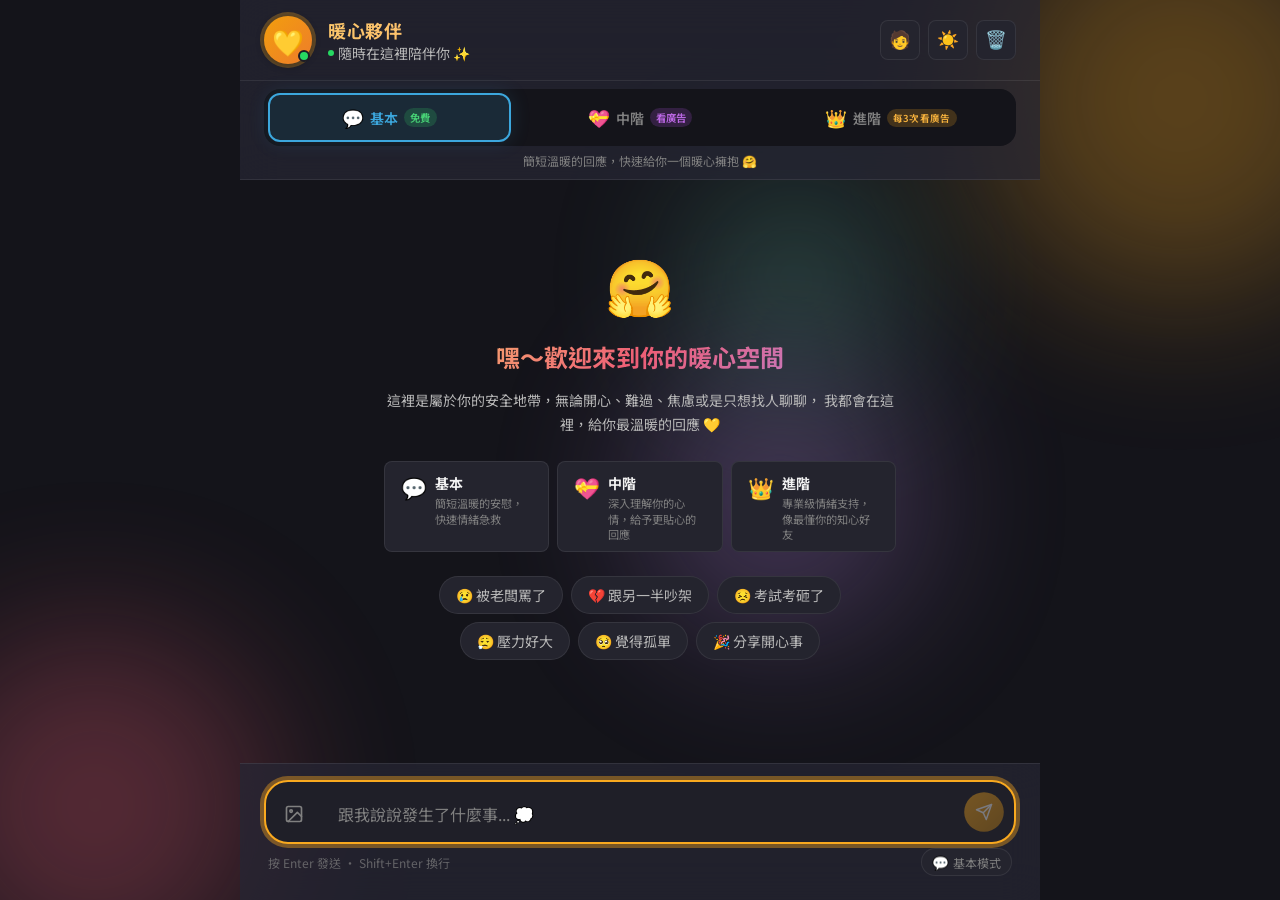
==== index.html @ d2a953b7 "暖心夥伴 v2.1 - 情緒價值工具（三層級情緒支持、圖片上傳、錯別字容錯）" ====
<!DOCTYPE html>
<html lang="zh-TW">
<head>
    <meta charset="UTF-8">
    <meta name="viewport" content="width=device-width, initial-scale=1.0">
    <meta name="description" content="暖心夥伴 - 你的專屬情緒價值提供者，三種層級帶給你最溫暖的回應">
    <title>暖心夥伴 💛 你的專屬情緒支持</title>
    <link rel="preconnect" href="https://fonts.googleapis.com">
    <link rel="preconnect" href="https://fonts.gstatic.com" crossorigin>
    <link href="https://fonts.googleapis.com/css2?family=Noto+Sans+TC:wght@300;400;500;600;700;900&family=Inter:wght@300;400;500;600;700&display=swap" rel="stylesheet">
    <link rel="stylesheet" href="style.css">
</head>
<body>
    <!-- Ambient Background -->
    <div class="ambient-bg">
        <div class="ambient-orb orb-1"></div>
        <div class="ambient-orb orb-2"></div>
        <div class="ambient-orb orb-3"></div>
        <div class="ambient-orb orb-4"></div>
    </div>

    <!-- Floating Hearts Container -->
    <div id="floating-hearts" class="floating-hearts"></div>

    <!-- Main App Container -->
    <div class="app-container">
        <!-- Header -->
        <header class="app-header">
            <div class="header-content">
                <div class="header-avatar">
                    <div class="avatar-glow"></div>
                    <div class="avatar-icon">💛</div>
                    <div class="status-dot"></div>
                </div>
                <div class="header-info">
                    <h1 class="header-title">暖心夥伴</h1>
                    <p class="header-subtitle">
                        <span class="online-indicator"></span>
                        隨時在這裡陪伴你 ✨
                    </p>
                </div>
                <div class="header-actions">
                    <button id="theme-toggle" class="icon-btn" title="切換主題" aria-label="切換主題">
                        <span class="theme-icon">🌙</span>
                    </button>
                    <button id="clear-chat" class="icon-btn" title="清除對話" aria-label="清除對話">
                        <span>🗑️</span>
                    </button>
                </div>
            </div>
        </header>

        <!-- Tier Selector -->
        <div class="tier-selector-bar">
            <div class="tier-selector">
                <button class="tier-btn active" data-tier="basic" id="tier-basic">
                    <span class="tier-icon">💬</span>
                    <span class="tier-label">基本</span>
                    <span class="tier-tag free">免費</span>
                </button>
                <button class="tier-btn" data-tier="intermediate" id="tier-intermediate">
                    <span class="tier-icon">💝</span>
                    <span class="tier-label">中階</span>
                    <span class="tier-tag ad">看廣告</span>
                </button>
                <button class="tier-btn" data-tier="advanced" id="tier-advanced">
                    <span class="tier-icon">👑</span>
                    <span class="tier-label">進階</span>
                    <span class="tier-tag ad-count">每3次看廣告</span>
                </button>
            </div>
            <div class="tier-description" id="tier-description">
                <p id="tier-desc-text">簡短溫暖的回應，快速給你一個暖心擁抱 🤗</p>
            </div>
        </div>

        <!-- Chat Area -->
        <main class="chat-area" id="chat-area">
            <!-- Welcome Message -->
            <div class="welcome-section" id="welcome-section">
                <div class="welcome-card">
                    <div class="welcome-emoji">🤗</div>
                    <h2 class="welcome-title">嘿～歡迎來到你的暖心空間</h2>
                    <p class="welcome-text">
                        這裡是屬於你的安全地帶，無論開心、難過、焦慮或是只想找人聊聊，
                        我都會在這裡，給你最溫暖的回應 💛
                    </p>
                    <div class="tier-explain">
                        <div class="tier-explain-item">
                            <span class="te-icon">💬</span>
                            <div>
                                <strong>基本</strong>
                                <p>簡短溫暖的安慰，快速情緒急救</p>
                            </div>
                        </div>
                        <div class="tier-explain-item">
                            <span class="te-icon">💝</span>
                            <div>
                                <strong>中階</strong>
                                <p>深入理解你的心情，給予更貼心的回應</p>
                            </div>
                        </div>
                        <div class="tier-explain-item">
                            <span class="te-icon">👑</span>
                            <div>
                                <strong>進階</strong>
                                <p>專業級情緒支持，像最懂你的知心好友</p>
                            </div>
                        </div>
                    </div>
                    <div class="quick-starters">
                        <button class="starter-chip" data-message="今天被老闆罵了，好委屈...">😢 被老闆罵了</button>
                        <button class="starter-chip" data-message="跟另一半吵架了，心情好差">💔 跟另一半吵架</button>
                        <button class="starter-chip" data-message="考試考砸了，覺得自己好笨">😣 考試考砸了</button>
                        <button class="starter-chip" data-message="最近壓力好大，快撐不住了">😮‍💨 壓力好大</button>
                        <button class="starter-chip" data-message="覺得好孤單，沒有人在意我">🥺 覺得孤單</button>
                        <button class="starter-chip" data-message="今天升職加薪了！超開心！">🎉 分享開心事</button>
                    </div>
                </div>
            </div>

            <!-- Messages will be inserted here -->
            <div id="messages-container" class="messages-container"></div>

            <!-- Typing Indicator -->
            <div class="typing-indicator" id="typing-indicator">
                <div class="typing-avatar">💛</div>
                <div class="typing-bubble">
                    <div class="typing-dots">
                        <span></span>
                        <span></span>
                        <span></span>
                    </div>
                </div>
            </div>
        </main>

        <!-- Input Area -->
        <footer class="input-area">
            <div class="input-container">
                <div class="input-wrapper">
                    <input type="file" id="image-input" accept="image/*" hidden>
                    <button id="image-btn" class="image-upload-btn" title="上傳圖片" aria-label="上傳圖片">
                        <svg width="20" height="20" viewBox="0 0 24 24" fill="none" stroke="currentColor" stroke-width="2" stroke-linecap="round" stroke-linejoin="round"><rect x="3" y="3" width="18" height="18" rx="2" ry="2"/><circle cx="8.5" cy="8.5" r="1.5"/><polyline points="21 15 16 10 5 21"/></svg>
                    </button>
                    <div class="image-preview-area" id="image-preview-area" style="display:none;">
                        <img id="image-preview" class="image-preview-img" src="" alt="預覽">
                        <button class="image-preview-remove" id="image-preview-remove" title="移除圖片">✕</button>
                    </div>
                    <textarea 
                        id="message-input" 
                        class="message-input" 
                        placeholder="跟我說說發生了什麼事... 💭"
                        rows="1"
                        maxlength="2000"
                        aria-label="輸入訊息"
                    ></textarea>
                    <button id="send-btn" class="send-btn" disabled aria-label="發送訊息">
                        <svg class="send-icon" viewBox="0 0 24 24" fill="none" xmlns="http://www.w3.org/2000/svg">
                            <path d="M22 2L11 13" stroke="currentColor" stroke-width="2" stroke-linecap="round" stroke-linejoin="round"/>
                            <path d="M22 2L15 22L11 13L2 9L22 2Z" stroke="currentColor" stroke-width="2" stroke-linecap="round" stroke-linejoin="round"/>
                        </svg>
                    </button>
                </div>
                <div class="input-footer">
                    <p class="input-hint">按 Enter 發送 · Shift+Enter 換行</p>
                    <div class="tier-badge" id="current-tier-badge">
                        <span class="tier-badge-icon">💬</span>
                        <span class="tier-badge-label">基本模式</span>
                    </div>
                </div>
            </div>
        </footer>
    </div>

    <!-- Ad Modal Overlay -->
    <div class="ad-overlay" id="ad-overlay">
        <div class="ad-modal">
            <div class="ad-header">
                <span class="ad-label">📢 贊助廣告</span>
                <div class="ad-timer" id="ad-timer">
                    <span id="ad-countdown">5</span>s 後可跳過
                </div>
            </div>
            <div class="ad-content" id="ad-content">
                <!-- Dynamic ad content inserted here -->
            </div>
            <div class="ad-footer">
                <button class="ad-skip-btn" id="ad-skip-btn" disabled>
                    請等待 <span id="ad-skip-countdown">5</span> 秒...
                </button>
            </div>
            <div class="ad-progress">
                <div class="ad-progress-bar" id="ad-progress-bar"></div>
            </div>
        </div>
    </div>

    <!-- Mood Feedback Popup -->
    <div class="mood-popup" id="mood-popup">
        <div class="mood-popup-content">
            <p>這個回覆有沒有讓你感覺好一點？</p>
            <div class="mood-options">
                <button class="mood-btn" data-mood="better" title="好多了">😊</button>
                <button class="mood-btn" data-mood="same" title="還好">😐</button>
                <button class="mood-btn" data-mood="worse" title="還是很難過">😢</button>
            </div>
        </div>
    </div>

    <script src="app.js"></script>
    <script src="responses.js"></script>
    <script src="main.js"></script>
</body>
</html>
---- style.css ----
/* ===== CSS Custom Properties / Design Tokens ===== */
:root {
    --primary-hue: 38;
    --primary: hsl(38, 95%, 55%);
    --primary-light: hsl(38, 95%, 70%);
    --primary-dark: hsl(38, 80%, 42%);
    --primary-glow: hsla(38, 95%, 55%, 0.4);

    --accent-rose: hsl(350, 80%, 65%);
    --accent-lavender: hsl(270, 60%, 70%);
    --accent-peach: hsl(20, 90%, 72%);
    --accent-mint: hsl(160, 50%, 60%);

    --tier-basic: hsl(200, 70%, 55%);
    --tier-intermediate: hsl(280, 70%, 60%);
    --tier-advanced: hsl(38, 95%, 55%);

    /* Dark Theme (Default) */
    --bg-primary: hsl(240, 15%, 9%);
    --bg-secondary: hsl(240, 12%, 13%);
    --bg-card: hsl(240, 12%, 16%);
    --bg-glass: hsla(240, 15%, 18%, 0.7);
    --bg-input: hsl(240, 12%, 14%);
    --bg-hover: hsl(240, 12%, 20%);

    --text-primary: hsl(0, 0%, 95%);
    --text-secondary: hsl(0, 0%, 72%);
    --text-muted: hsl(0, 0%, 50%);

    --border-subtle: hsla(0, 0%, 100%, 0.08);
    --border-medium: hsla(0, 0%, 100%, 0.15);

    --shadow-sm: 0 2px 8px hsla(0, 0%, 0%, 0.3);
    --shadow-md: 0 8px 32px hsla(0, 0%, 0%, 0.4);
    --shadow-lg: 0 16px 64px hsla(0, 0%, 0%, 0.5);
    --shadow-glow: 0 0 40px var(--primary-glow);

    --user-bubble-bg: linear-gradient(135deg, hsl(38, 90%, 50%), hsl(25, 85%, 55%));
    --user-bubble-text: hsl(0, 0%, 100%);

    --bot-bubble-bg: var(--bg-card);
    --bot-bubble-text: var(--text-primary);

    --space-xs: 4px;
    --space-sm: 8px;
    --space-md: 16px;
    --space-lg: 24px;
    --space-xl: 32px;
    --space-2xl: 48px;

    --radius-sm: 8px;
    --radius-md: 16px;
    --radius-lg: 24px;
    --radius-full: 9999px;

    --transition-fast: 150ms cubic-bezier(0.4, 0, 0.2, 1);
    --transition-normal: 300ms cubic-bezier(0.4, 0, 0.2, 1);
    --transition-slow: 500ms cubic-bezier(0.4, 0, 0.2, 1);

    --font-main: 'Noto Sans TC', 'Inter', -apple-system, BlinkMacSystemFont, sans-serif;
    --font-size-xs: 0.75rem;
    --font-size-sm: 0.875rem;
    --font-size-base: 1rem;
    --font-size-lg: 1.125rem;
    --font-size-xl: 1.5rem;
    --font-size-2xl: 2rem;
}

/* Light Theme */
[data-theme="light"] {
    --bg-primary: hsl(30, 30%, 97%);
    --bg-secondary: hsl(30, 25%, 93%);
    --bg-card: hsl(0, 0%, 100%);
    --bg-glass: hsla(30, 30%, 98%, 0.85);
    --bg-input: hsl(0, 0%, 100%);
    --bg-hover: hsl(30, 20%, 90%);

    --text-primary: hsl(240, 15%, 15%);
    --text-secondary: hsl(240, 8%, 40%);
    --text-muted: hsl(240, 5%, 60%);

    --border-subtle: hsla(0, 0%, 0%, 0.06);
    --border-medium: hsla(0, 0%, 0%, 0.12);

    --shadow-sm: 0 2px 8px hsla(30, 20%, 50%, 0.1);
    --shadow-md: 0 8px 32px hsla(30, 20%, 50%, 0.15);
    --shadow-lg: 0 16px 64px hsla(30, 20%, 50%, 0.2);

    --bot-bubble-bg: hsl(30, 25%, 95%);
}

/* ===== Reset & Base ===== */
*, *::before, *::after { margin: 0; padding: 0; box-sizing: border-box; }
html { font-size: 16px; -webkit-font-smoothing: antialiased; -moz-osx-font-smoothing: grayscale; }
body {
    font-family: var(--font-main);
    background-color: var(--bg-primary);
    color: var(--text-primary);
    min-height: 100vh;
    overflow: hidden;
    transition: background-color var(--transition-normal), color var(--transition-normal);
}

/* ===== Ambient Background ===== */
.ambient-bg { position: fixed; inset: 0; z-index: 0; pointer-events: none; overflow: hidden; }
.ambient-orb { position: absolute; border-radius: 50%; filter: blur(80px); opacity: 0.3; animation: orbFloat 20s ease-in-out infinite; }
.orb-1 { width: 400px; height: 400px; background: var(--primary); top: -100px; right: -100px; }
.orb-2 { width: 350px; height: 350px; background: var(--accent-rose); bottom: -80px; left: -80px; animation-delay: -5s; animation-duration: 25s; }
.orb-3 { width: 280px; height: 280px; background: var(--accent-lavender); top: 40%; left: 50%; animation-delay: -10s; animation-duration: 22s; }
.orb-4 { width: 200px; height: 200px; background: var(--accent-mint); top: 20%; right: 30%; animation-delay: -15s; animation-duration: 28s; }
[data-theme="light"] .ambient-orb { opacity: 0.15; filter: blur(100px); }
@keyframes orbFloat {
    0%, 100% { transform: translate(0, 0) scale(1); }
    25% { transform: translate(30px, -40px) scale(1.1); }
    50% { transform: translate(-20px, 20px) scale(0.95); }
    75% { transform: translate(40px, 10px) scale(1.05); }
}

/* ===== Floating Hearts ===== */
.floating-hearts { position: fixed; inset: 0; pointer-events: none; z-index: 1; overflow: hidden; }
.floating-heart { position: absolute; font-size: 1.2rem; opacity: 0; animation: heartFloat 6s ease-in-out forwards; pointer-events: none; }
@keyframes heartFloat {
    0% { opacity: 0; transform: translateY(0) scale(0) rotate(0deg); }
    10% { opacity: 0.8; transform: translateY(-20px) scale(1) rotate(10deg); }
    90% { opacity: 0.3; transform: translateY(-200px) scale(0.8) rotate(-15deg); }
    100% { opacity: 0; transform: translateY(-250px) scale(0.5) rotate(20deg); }
}

/* ===== App Container ===== */
.app-container { position: relative; z-index: 2; display: flex; flex-direction: column; height: 100vh; max-width: 800px; margin: 0 auto; }

/* ===== Header ===== */
.app-header { position: relative; z-index: 10; padding: var(--space-md) var(--space-lg); background: var(--bg-glass); backdrop-filter: blur(20px); -webkit-backdrop-filter: blur(20px); border-bottom: 1px solid var(--border-subtle); }
.header-content { display: flex; align-items: center; gap: var(--space-md); }
.header-avatar { position: relative; flex-shrink: 0; }
.avatar-glow { position: absolute; inset: -4px; border-radius: 50%; background: var(--primary); opacity: 0.3; animation: avatarPulse 3s ease-in-out infinite; }
@keyframes avatarPulse { 0%, 100% { opacity: 0.3; transform: scale(1); } 50% { opacity: 0.5; transform: scale(1.15); } }
.avatar-icon { position: relative; width: 48px; height: 48px; display: flex; align-items: center; justify-content: center; font-size: 1.6rem; background: linear-gradient(135deg, hsl(38, 90%, 50%), hsl(25, 85%, 55%)); border-radius: 50%; box-shadow: var(--shadow-sm); }
.status-dot { position: absolute; bottom: 2px; right: 2px; width: 12px; height: 12px; background: hsl(140, 70%, 50%); border-radius: 50%; border: 2px solid var(--bg-secondary); animation: statusPulse 2s ease-in-out infinite; }
@keyframes statusPulse { 0%, 100% { box-shadow: 0 0 0 0 hsla(140, 70%, 50%, 0.4); } 50% { box-shadow: 0 0 0 4px hsla(140, 70%, 50%, 0); } }
.header-info { flex: 1; min-width: 0; }
.header-title { font-size: var(--font-size-lg); font-weight: 700; background: linear-gradient(135deg, var(--primary-light), var(--accent-peach)); -webkit-background-clip: text; background-clip: text; -webkit-text-fill-color: transparent; letter-spacing: 0.5px; }
.header-subtitle { font-size: var(--font-size-sm); color: var(--text-secondary); display: flex; align-items: center; gap: var(--space-xs); }
.online-indicator { display: inline-block; width: 6px; height: 6px; border-radius: 50%; background: hsl(140, 70%, 50%); }
.header-actions { display: flex; gap: var(--space-sm); }
.icon-btn { width: 40px; height: 40px; display: flex; align-items: center; justify-content: center; background: var(--bg-card); border: 1px solid var(--border-subtle); border-radius: var(--radius-sm); cursor: pointer; font-size: 1.1rem; transition: all var(--transition-fast); color: var(--text-primary); }
.icon-btn:hover { background: var(--bg-hover); border-color: var(--border-medium); transform: scale(1.05); }
.icon-btn:active { transform: scale(0.95); }

/* ===== Tier Selector Bar ===== */
.tier-selector-bar {
    position: relative;
    z-index: 10;
    padding: var(--space-sm) var(--space-lg);
    background: var(--bg-glass);
    backdrop-filter: blur(20px);
    -webkit-backdrop-filter: blur(20px);
    border-bottom: 1px solid var(--border-subtle);
}

.tier-selector {
    display: flex;
    gap: var(--space-sm);
    background: var(--bg-primary);
    border-radius: var(--radius-md);
    padding: 4px;
}

.tier-btn {
    flex: 1;
    display: flex;
    align-items: center;
    justify-content: center;
    gap: 6px;
    padding: 10px 8px;
    background: transparent;
    border: 2px solid transparent;
    border-radius: 12px;
    cursor: pointer;
    font-family: var(--font-main);
    font-size: var(--font-size-sm);
    font-weight: 500;
    color: var(--text-muted);
    transition: all var(--transition-normal);
    position: relative;
}

.tier-btn:hover {
    color: var(--text-secondary);
    background: var(--bg-hover);
}

.tier-btn.active[data-tier="basic"] {
    background: hsla(200, 70%, 55%, 0.15);
    border-color: var(--tier-basic);
    color: var(--tier-basic);
    box-shadow: 0 0 20px hsla(200, 70%, 55%, 0.15);
}
.tier-btn.active[data-tier="intermediate"] {
    background: hsla(280, 70%, 60%, 0.15);
    border-color: var(--tier-intermediate);
    color: var(--tier-intermediate);
    box-shadow: 0 0 20px hsla(280, 70%, 60%, 0.15);
}
.tier-btn.active[data-tier="advanced"] {
    background: hsla(38, 95%, 55%, 0.15);
    border-color: var(--tier-advanced);
    color: var(--tier-advanced);
    box-shadow: 0 0 20px hsla(38, 95%, 55%, 0.15);
}

.tier-icon { font-size: 1.1rem; }
.tier-label { font-weight: 600; }

.tier-tag {
    font-size: 0.65rem;
    padding: 2px 6px;
    border-radius: var(--radius-full);
    font-weight: 600;
    letter-spacing: 0.3px;
}
.tier-tag.free { background: hsla(140, 60%, 50%, 0.2); color: hsl(140, 60%, 55%); }
.tier-tag.ad { background: hsla(280, 70%, 60%, 0.2); color: hsl(280, 70%, 65%); }
.tier-tag.ad-count { background: hsla(38, 95%, 55%, 0.2); color: hsl(38, 90%, 60%); font-size: 0.6rem; }

.tier-description {
    text-align: center;
    padding: 6px 0 2px;
}
.tier-description p {
    font-size: var(--font-size-xs);
    color: var(--text-muted);
    transition: all var(--transition-fast);
}

/* ===== Chat Area ===== */
.chat-area { flex: 1; overflow-y: auto; overflow-x: hidden; padding: var(--space-lg); scroll-behavior: smooth; }
.chat-area::-webkit-scrollbar { width: 6px; }
.chat-area::-webkit-scrollbar-track { background: transparent; }
.chat-area::-webkit-scrollbar-thumb { background: var(--border-medium); border-radius: var(--radius-full); }

/* ===== Welcome Section ===== */
.welcome-section { display: flex; align-items: center; justify-content: center; min-height: calc(100% - 40px); animation: fadeInUp 0.8s ease-out; }
.welcome-card { text-align: center; max-width: 560px; padding: var(--space-xl) var(--space-lg); }
.welcome-emoji { font-size: 3.5rem; margin-bottom: var(--space-md); animation: welcomeBounce 2s ease-in-out infinite; }
@keyframes welcomeBounce { 0%, 100% { transform: translateY(0); } 50% { transform: translateY(-12px); } }
.welcome-title { font-size: var(--font-size-xl); font-weight: 700; margin-bottom: var(--space-md); background: linear-gradient(135deg, var(--primary-light), var(--accent-rose), var(--accent-lavender)); -webkit-background-clip: text; background-clip: text; -webkit-text-fill-color: transparent; line-height: 1.4; }
.welcome-text { font-size: var(--font-size-sm); color: var(--text-secondary); line-height: 1.7; margin-bottom: var(--space-lg); }

/* Tier Explanation Cards */
.tier-explain {
    display: flex;
    gap: var(--space-sm);
    margin-bottom: var(--space-lg);
    text-align: left;
}
.tier-explain-item {
    flex: 1;
    display: flex;
    gap: var(--space-sm);
    padding: var(--space-sm) var(--space-md);
    background: var(--bg-card);
    border: 1px solid var(--border-subtle);
    border-radius: var(--radius-sm);
}
.te-icon { font-size: 1.3rem; flex-shrink: 0; margin-top: 2px; }
.tier-explain-item strong { font-size: var(--font-size-sm); color: var(--text-primary); }
.tier-explain-item p { font-size: 0.7rem; color: var(--text-muted); line-height: 1.4; margin-top: 2px; }

.quick-starters { display: flex; flex-wrap: wrap; justify-content: center; gap: var(--space-sm); }
.starter-chip {
    padding: var(--space-sm) var(--space-md);
    background: var(--bg-card);
    border: 1px solid var(--border-subtle);
    border-radius: var(--radius-full);
    color: var(--text-secondary);
    font-family: var(--font-main);
    font-size: var(--font-size-sm);
    cursor: pointer;
    transition: all var(--transition-fast);
    white-space: nowrap;
}
.starter-chip:hover { background: var(--bg-hover); border-color: var(--primary); color: var(--text-primary); transform: translateY(-2px); box-shadow: var(--shadow-sm); }

/* ===== Messages ===== */
.messages-container { display: flex; flex-direction: column; gap: var(--space-md); }
.message { display: flex; gap: var(--space-sm); max-width: 88%; animation: messageSlideIn 0.4s cubic-bezier(0.34, 1.56, 0.64, 1); }
.message.user { align-self: flex-end; flex-direction: row-reverse; }
.message.bot { align-self: flex-start; }
@keyframes messageSlideIn { from { opacity: 0; transform: translateY(20px) scale(0.95); } to { opacity: 1; transform: translateY(0) scale(1); } }

.message-avatar { flex-shrink: 0; width: 36px; height: 36px; border-radius: 50%; display: flex; align-items: center; justify-content: center; font-size: 1rem; margin-top: 4px; }
.message.bot .message-avatar { background: linear-gradient(135deg, hsl(38, 90%, 50%), hsl(25, 85%, 55%)); box-shadow: 0 2px 8px hsla(38, 90%, 50%, 0.3); }
.message.user .message-avatar { background: linear-gradient(135deg, var(--accent-lavender), hsl(290, 60%, 60%)); box-shadow: 0 2px 8px hsla(270, 60%, 70%, 0.3); }

.message-bubble { padding: var(--space-md) var(--space-lg); border-radius: var(--radius-lg); line-height: 1.7; font-size: var(--font-size-base); position: relative; word-wrap: break-word; overflow-wrap: break-word; white-space: pre-wrap; }
.message.user .message-bubble { background: var(--user-bubble-bg); color: var(--user-bubble-text); border-bottom-right-radius: var(--space-xs); box-shadow: 0 4px 16px hsla(38, 90%, 50%, 0.25); }
.message.bot .message-bubble { background: var(--bot-bubble-bg); color: var(--bot-bubble-text); border-bottom-left-radius: var(--space-xs); border: 1px solid var(--border-subtle); box-shadow: var(--shadow-sm); }

/* Tier-styled bot messages */
.message.bot.tier-basic .message-bubble { border-left: 3px solid var(--tier-basic); }
.message.bot.tier-intermediate .message-bubble { border-left: 3px solid var(--tier-intermediate); }
.message.bot.tier-advanced .message-bubble { border-left: 3px solid var(--tier-advanced); background: linear-gradient(135deg, var(--bg-card), hsla(38, 50%, 20%, 0.3)); }

.message-tier-tag {
    display: inline-block;
    font-size: 0.65rem;
    padding: 2px 8px;
    border-radius: var(--radius-full);
    font-weight: 600;
    margin-bottom: 6px;
    letter-spacing: 0.3px;
}
.message-tier-tag.basic { background: hsla(200, 70%, 55%, 0.2); color: var(--tier-basic); }
.message-tier-tag.intermediate { background: hsla(280, 70%, 60%, 0.2); color: var(--tier-intermediate); }
.message-tier-tag.advanced { background: hsla(38, 95%, 55%, 0.2); color: var(--tier-advanced); }

.message-time { font-size: var(--font-size-xs); color: var(--text-muted); margin-top: var(--space-xs); text-align: right; }
.message.bot .message-time { text-align: left; }

/* ===== Typing Indicator ===== */
.typing-indicator { display: none; align-items: center; gap: var(--space-sm); padding: var(--space-sm) 0; animation: fadeInUp 0.3s ease-out; }
.typing-indicator.visible { display: flex; }
.typing-avatar { width: 36px; height: 36px; border-radius: 50%; background: linear-gradient(135deg, hsl(38, 90%, 50%), hsl(25, 85%, 55%)); display: flex; align-items: center; justify-content: center; font-size: 1rem; flex-shrink: 0; }
.typing-bubble { background: var(--bg-card); border: 1px solid var(--border-subtle); border-radius: var(--radius-lg); border-bottom-left-radius: var(--space-xs); padding: var(--space-md) var(--space-lg); }
.typing-dots { display: flex; gap: 4px; align-items: center; }
.typing-dots span { width: 8px; height: 8px; border-radius: 50%; background: var(--text-muted); animation: typingDot 1.4s ease-in-out infinite; }
.typing-dots span:nth-child(2) { animation-delay: 0.2s; }
.typing-dots span:nth-child(3) { animation-delay: 0.4s; }
@keyframes typingDot {
    0%, 60%, 100% { transform: translateY(0); opacity: 0.4; }
    30% { transform: translateY(-8px); opacity: 1; background: var(--primary); }
}

/* ===== Input Area ===== */
.input-area { position: relative; z-index: 10; padding: var(--space-md) var(--space-lg) var(--space-lg); background: var(--bg-glass); backdrop-filter: blur(20px); -webkit-backdrop-filter: blur(20px); border-top: 1px solid var(--border-subtle); }
.input-wrapper { display: flex; align-items: flex-end; gap: var(--space-sm); background: var(--bg-input); border: 2px solid var(--border-subtle); border-radius: var(--radius-lg); padding: var(--space-sm); transition: all var(--transition-fast); }
.input-wrapper:focus-within { border-color: var(--primary); box-shadow: 0 0 0 4px var(--primary-glow); }
.message-input { flex: 1; background: none; border: none; outline: none; color: var(--text-primary); font-family: var(--font-main); font-size: var(--font-size-base); padding: var(--space-sm) var(--space-md); resize: none; max-height: 120px; line-height: 1.5; }
.message-input::placeholder { color: var(--text-muted); }
.send-btn { width: 44px; height: 44px; display: flex; align-items: center; justify-content: center; background: linear-gradient(135deg, var(--primary), var(--primary-dark)); border: none; border-radius: 50%; cursor: pointer; transition: all var(--transition-fast); flex-shrink: 0; color: white; }
.send-btn:disabled { opacity: 0.4; cursor: not-allowed; transform: scale(0.9); }
.send-btn:not(:disabled):hover { transform: scale(1.1); box-shadow: 0 4px 16px var(--primary-glow); }
.send-btn:not(:disabled):active { transform: scale(0.95); }
.send-icon { width: 20px; height: 20px; }

.input-footer { display: flex; justify-content: space-between; align-items: center; margin-top: var(--space-xs); padding: 0 var(--space-xs); }
.input-hint { font-size: var(--font-size-xs); color: var(--text-muted); opacity: 0.7; }

.tier-badge {
    display: flex;
    align-items: center;
    gap: 4px;
    font-size: var(--font-size-xs);
    padding: 3px 10px;
    border-radius: var(--radius-full);
    background: var(--bg-card);
    border: 1px solid var(--border-subtle);
    color: var(--text-muted);
}
.tier-badge-icon { font-size: 0.85rem; }

/* ===== Ad Modal ===== */
.ad-overlay {
    position: fixed;
    inset: 0;
    z-index: 1000;
    background: hsla(0, 0%, 0%, 0.8);
    backdrop-filter: blur(8px);
    display: flex;
    align-items: center;
    justify-content: center;
    opacity: 0;
    pointer-events: none;
    transition: opacity var(--transition-normal);
}
.ad-overlay.visible {
    opacity: 1;
    pointer-events: auto;
}

.ad-modal {
    width: 90%;
    max-width: 480px;
    background: var(--bg-secondary);
    border-radius: var(--radius-lg);
    border: 1px solid var(--border-medium);
    overflow: hidden;
    box-shadow: var(--shadow-lg);
    transform: scale(0.9) translateY(20px);
    transition: transform var(--transition-normal);
}
.ad-overlay.visible .ad-modal {
    transform: scale(1) translateY(0);
}

.ad-header {
    display: flex;
    justify-content: space-between;
    align-items: center;
    padding: var(--space-md) var(--space-lg);
    background: var(--bg-card);
    border-bottom: 1px solid var(--border-subtle);
}
.ad-label {
    font-size: var(--font-size-sm);
    font-weight: 600;
    color: var(--text-secondary);
}
.ad-timer {
    font-size: var(--font-size-sm);
    color: var(--primary);
    font-weight: 600;
}

.ad-content {
    padding: var(--space-xl) var(--space-lg);
    min-height: 220px;
    display: flex;
    flex-direction: column;
    align-items: center;
    justify-content: center;
    text-align: center;
    gap: var(--space-md);
}

.ad-content .ad-emoji {
    font-size: 4rem;
    animation: adBounce 1.5s ease-in-out infinite;
}
@keyframes adBounce {
    0%, 100% { transform: scale(1); }
    50% { transform: scale(1.1); }
}
.ad-content .ad-title {
    font-size: var(--font-size-lg);
    font-weight: 700;
    background: linear-gradient(135deg, var(--primary-light), var(--accent-rose));
    -webkit-background-clip: text;
    background-clip: text;
    -webkit-text-fill-color: transparent;
}
.ad-content .ad-text {
    font-size: var(--font-size-sm);
    color: var(--text-secondary);
    line-height: 1.6;
}
.ad-content .ad-cta {
    display: inline-block;
    padding: var(--space-sm) var(--space-lg);
    background: linear-gradient(135deg, var(--primary), var(--accent-peach));
    color: white;
    font-weight: 600;
    border-radius: var(--radius-full);
    font-size: var(--font-size-sm);
    text-decoration: none;
    cursor: default;
    box-shadow: 0 4px 16px var(--primary-glow);
}

.ad-footer {
    padding: var(--space-md) var(--space-lg);
    display: flex;
    justify-content: center;
}
.ad-skip-btn {
    padding: var(--space-sm) var(--space-xl);
    background: var(--bg-card);
    border: 1px solid var(--border-subtle);
    border-radius: var(--radius-full);
    color: var(--text-muted);
    font-family: var(--font-main);
    font-size: var(--font-size-sm);
    cursor: not-allowed;
    transition: all var(--transition-fast);
}
.ad-skip-btn.ready {
    cursor: pointer;
    background: linear-gradient(135deg, var(--primary), var(--primary-dark));
    color: white;
    border-color: var(--primary);
    box-shadow: 0 4px 16px var(--primary-glow);
}
.ad-skip-btn.ready:hover {
    transform: scale(1.05);
}

.ad-progress {
    height: 4px;
    background: var(--bg-card);
}
.ad-progress-bar {
    height: 100%;
    width: 0%;
    background: linear-gradient(90deg, var(--primary), var(--accent-peach));
    transition: width 1s linear;
}

/* ===== Mood Popup ===== */
.mood-popup { position: fixed; bottom: 100px; left: 50%; transform: translateX(-50%) translateY(20px); z-index: 100; opacity: 0; pointer-events: none; transition: all var(--transition-normal); }
.mood-popup.visible { opacity: 1; transform: translateX(-50%) translateY(0); pointer-events: auto; }
.mood-popup-content { background: var(--bg-card); border: 1px solid var(--border-subtle); border-radius: var(--radius-md); padding: var(--space-md) var(--space-lg); box-shadow: var(--shadow-lg); backdrop-filter: blur(20px); text-align: center; }
.mood-popup-content p { font-size: var(--font-size-sm); color: var(--text-secondary); margin-bottom: var(--space-sm); }
.mood-options { display: flex; gap: var(--space-md); justify-content: center; }
.mood-btn { width: 44px; height: 44px; display: flex; align-items: center; justify-content: center; background: var(--bg-hover); border: 1px solid var(--border-subtle); border-radius: 50%; font-size: 1.3rem; cursor: pointer; transition: all var(--transition-fast); }
.mood-btn:hover { transform: scale(1.2); border-color: var(--primary); box-shadow: var(--shadow-sm); }

/* ===== Utility Animations ===== */
@keyframes fadeInUp { from { opacity: 0; transform: translateY(16px); } to { opacity: 1; transform: translateY(0); } }
.celebration-emoji { position: fixed; font-size: 2rem; pointer-events: none; z-index: 1000; animation: celebrationBurst 1.5s ease-out forwards; }
@keyframes celebrationBurst {
    0% { opacity: 1; transform: translate(0, 0) scale(0.5) rotate(0deg); }
    50% { opacity: 0.8; transform: translate(var(--tx), var(--ty)) scale(1.2) rotate(180deg); }
    100% { opacity: 0; transform: translate(calc(var(--tx) * 1.5), calc(var(--ty) * 2)) scale(0.3) rotate(360deg); }
}

/* ===== Responsive ===== */
@media (max-width: 640px) {
    .app-header { padding: var(--space-sm) var(--space-md); }
    .tier-selector-bar { padding: var(--space-sm) var(--space-md); }
    .chat-area { padding: var(--space-md); }
    .input-area { padding: var(--space-sm) var(--space-md) var(--space-md); }
    .message { max-width: 92%; }
    .welcome-title { font-size: var(--font-size-lg); }
    .welcome-emoji { font-size: 2.5rem; }
    .quick-starters { gap: 6px; }
    .starter-chip { font-size: var(--font-size-xs); padding: 6px 12px; }
    .header-title { font-size: var(--font-size-base); }
    .avatar-icon { width: 40px; height: 40px; font-size: 1.3rem; }
    .tier-explain { flex-direction: column; }
    .tier-label { font-size: var(--font-size-xs); }
    .tier-tag { font-size: 0.55rem; }
}

/* ===== Smooth transitions for all themed elements ===== */
body, .app-header, .input-area, .message-bubble,
.icon-btn, .starter-chip, .mood-popup-content,
.typing-bubble, .input-wrapper, .welcome-card,
.tier-selector-bar, .tier-btn, .ad-modal {
    transition: background-color var(--transition-normal), color var(--transition-normal), border-color var(--transition-normal), box-shadow var(--transition-normal);
}

/* ===== Profile Editor ===== */
.profile-editor-overlay {
    position: fixed; inset: 0; z-index: 2000;
    background: hsla(0,0%,0%,0.7); backdrop-filter: blur(8px);
    display: flex; align-items: center; justify-content: center;
    opacity: 0; transition: opacity var(--transition-normal);
}
.profile-editor-overlay.visible { opacity: 1; }
.profile-editor {
    width: 90%; max-width: 420px; background: var(--bg-secondary);
    border-radius: var(--radius-lg); padding: var(--space-xl);
    border: 1px solid var(--border-medium); box-shadow: var(--shadow-lg);
    transform: scale(0.9); transition: transform var(--transition-normal);
}
.profile-editor-overlay.visible .profile-editor { transform: scale(1); }
.profile-editor h3 { text-align: center; font-size: var(--font-size-lg); margin-bottom: var(--space-lg);
    background: linear-gradient(135deg, var(--primary-light), var(--accent-peach));
    -webkit-background-clip: text; background-clip: text; -webkit-text-fill-color: transparent;
}
.pe-section { margin-bottom: var(--space-lg); }
.pe-section label { display: block; font-size: var(--font-size-sm); color: var(--text-secondary); margin-bottom: var(--space-sm); font-weight: 600; }
.pe-input {
    width: 100%; padding: var(--space-sm) var(--space-md);
    background: var(--bg-input); border: 2px solid var(--border-subtle);
    border-radius: var(--radius-sm); color: var(--text-primary);
    font-family: var(--font-main); font-size: var(--font-size-base);
    outline: none; transition: border-color var(--transition-fast);
}
.pe-input:focus { border-color: var(--primary); }
.pe-avatars { display: flex; flex-wrap: wrap; gap: 8px; }
.pe-av-btn {
    width: 44px; height: 44px; display: flex; align-items: center; justify-content: center;
    font-size: 1.4rem; background: var(--bg-card); border: 2px solid var(--border-subtle);
    border-radius: 50%; cursor: pointer; transition: all var(--transition-fast);
}
.pe-av-btn:hover { transform: scale(1.15); border-color: var(--primary); }
.pe-av-btn.active { border-color: var(--primary); background: hsla(38,95%,55%,0.15); box-shadow: 0 0 12px var(--primary-glow); }
.pe-actions { display: flex; gap: var(--space-sm); justify-content: flex-end; }
.pe-cancel, .pe-save {
    padding: var(--space-sm) var(--space-lg); border-radius: var(--radius-full);
    font-family: var(--font-main); font-size: var(--font-size-sm); cursor: pointer;
    border: 1px solid var(--border-subtle); transition: all var(--transition-fast);
}
.pe-cancel { background: var(--bg-card); color: var(--text-secondary); }
.pe-cancel:hover { background: var(--bg-hover); }
.pe-save { background: linear-gradient(135deg, var(--primary), var(--primary-dark)); color: white; border: none; font-weight: 600; }
.pe-save:hover { transform: scale(1.05); box-shadow: 0 4px 16px var(--primary-glow); }

/* ===== Image Upload ===== */
.image-upload-btn {
    width: 40px; height: 40px; flex-shrink: 0;
    display: flex; align-items: center; justify-content: center;
    background: none; border: none; cursor: pointer;
    color: var(--text-muted); border-radius: 50%;
    transition: all var(--transition-fast);
}
.image-upload-btn:hover { color: var(--primary); background: var(--bg-hover); }
.image-preview-area {
    position: relative; flex-shrink: 0;
    width: 60px; height: 60px; border-radius: var(--radius-sm);
    overflow: hidden; border: 2px solid var(--border-medium);
}
.image-preview-img { width: 100%; height: 100%; object-fit: cover; }
.image-preview-remove {
    position: absolute; top: 2px; right: 2px;
    width: 20px; height: 20px; border-radius: 50%;
    background: hsla(0,0%,0%,0.7); border: none;
    color: white; font-size: 10px; cursor: pointer;
    display: flex; align-items: center; justify-content: center;
}
.message-image { max-width: 100%; max-height: 300px; border-radius: var(--radius-sm); margin-bottom: var(--space-sm); display: block; cursor: pointer; }
.message-image:hover { opacity: 0.9; }

/* Image lightbox */
.image-lightbox {
    position: fixed; inset: 0; z-index: 3000;
    background: hsla(0,0%,0%,0.9); display: flex;
    align-items: center; justify-content: center;
    cursor: pointer; animation: fadeInUp 0.3s ease-out;
}
.image-lightbox img { max-width: 90%; max-height: 90%; object-fit: contain; border-radius: var(--radius-sm); }
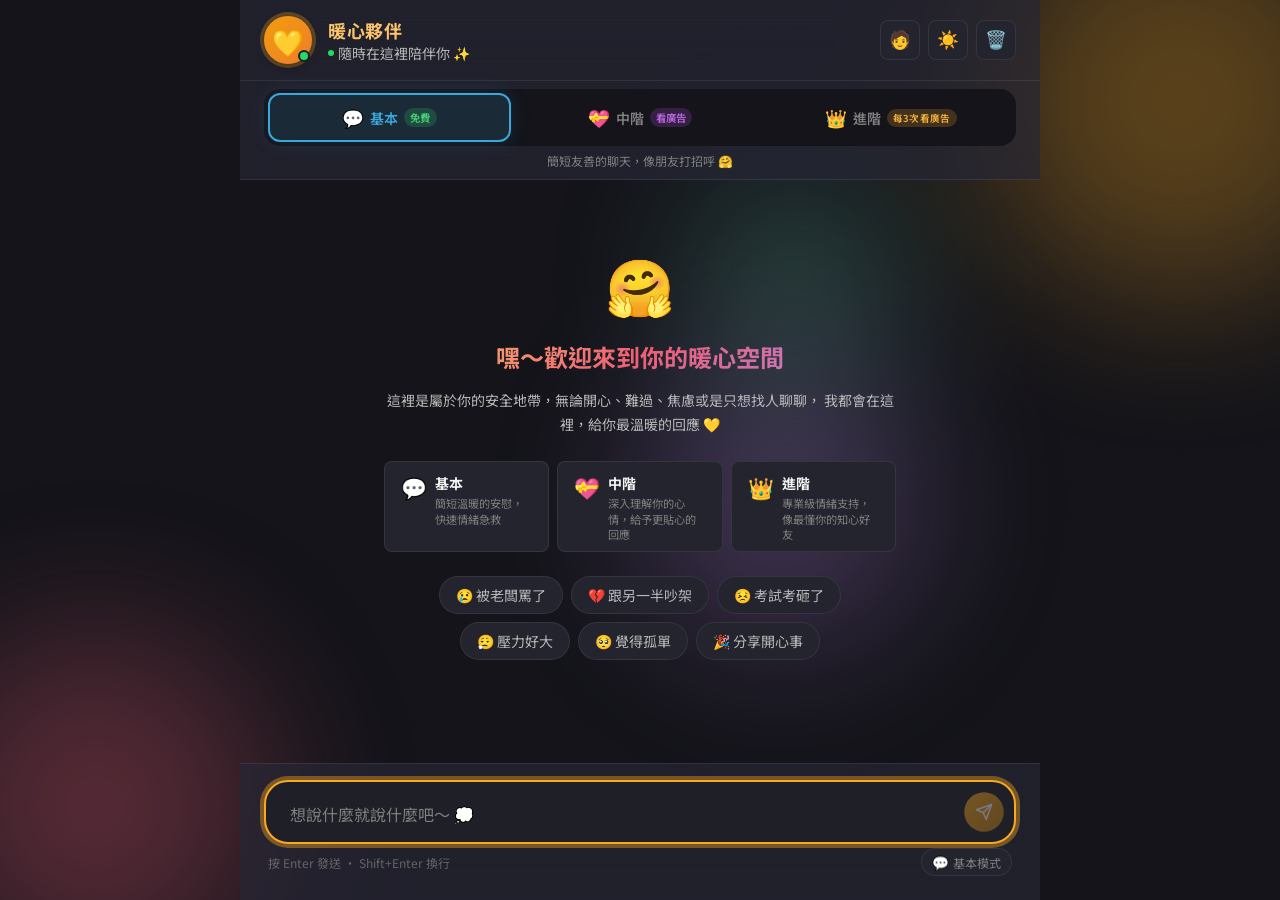
==== commit a41a7602: "v2.2: 對話式回覆、移除聊天圖片上傳、縮短文字、擬人化對話" ====
--- a/index.html
+++ b/index.html
@@ -139,18 +139,10 @@
         <footer class="input-area">
             <div class="input-container">
                 <div class="input-wrapper">
-                    <input type="file" id="image-input" accept="image/*" hidden>
-                    <button id="image-btn" class="image-upload-btn" title="上傳圖片" aria-label="上傳圖片">
-                        <svg width="20" height="20" viewBox="0 0 24 24" fill="none" stroke="currentColor" stroke-width="2" stroke-linecap="round" stroke-linejoin="round"><rect x="3" y="3" width="18" height="18" rx="2" ry="2"/><circle cx="8.5" cy="8.5" r="1.5"/><polyline points="21 15 16 10 5 21"/></svg>
-                    </button>
-                    <div class="image-preview-area" id="image-preview-area" style="display:none;">
-                        <img id="image-preview" class="image-preview-img" src="" alt="預覽">
-                        <button class="image-preview-remove" id="image-preview-remove" title="移除圖片">✕</button>
-                    </div>
                     <textarea 
                         id="message-input" 
                         class="message-input" 
-                        placeholder="跟我說說發生了什麼事... 💭"
+                        placeholder="想說什麼就說什麼吧～ 💭"
                         rows="1"
                         maxlength="2000"
                         aria-label="輸入訊息"
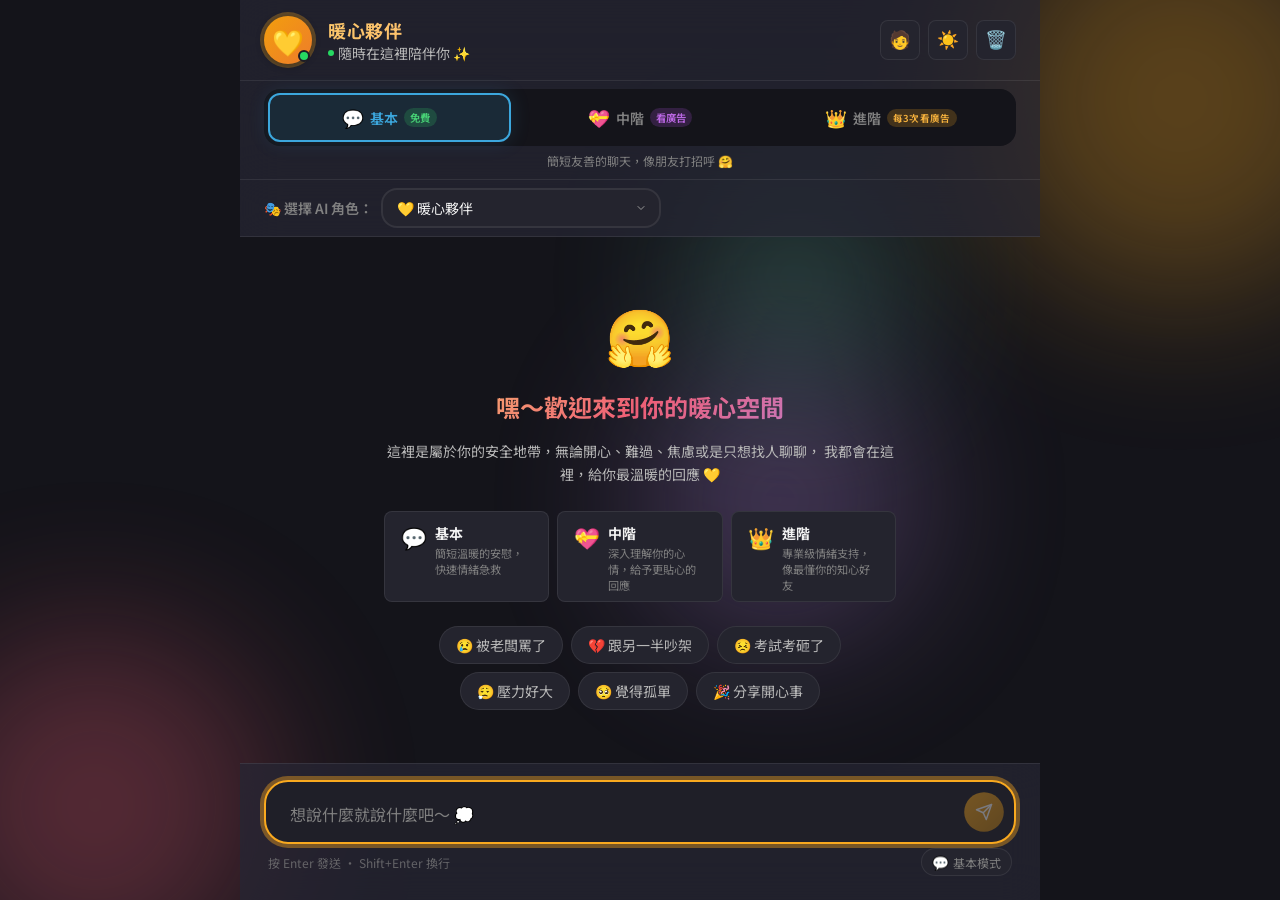
==== commit 9fb219d3: "暖心夥伴 v8: 動態回應建構系統 + 完整對話前後呼應 + 11人設產品化" ====
--- a/index.html
+++ b/index.html
@@ -73,6 +73,15 @@
                 <p id="tier-desc-text">簡短溫暖的回應，快速給你一個暖心擁抱 🤗</p>
             </div>
         </div>
+
+        <!-- Persona Selector (下拉選單) -->
+        <div class="persona-dropdown-bar">
+            <label class="persona-label" for="persona-select">🎭 選擇 AI 角色：</label>
+            <select id="persona-select" class="persona-select">
+                <!-- JS 動態填入 -->
+            </select>
+        </div>
+
 
         <!-- Chat Area -->
         <main class="chat-area" id="chat-area">
--- a/style.css
+++ b/style.css
@@ -532,11 +532,74 @@
     .tier-tag { font-size: 0.55rem; }
 }
 
+/* ===== Persona Dropdown Bar ===== */
+.persona-dropdown-bar {
+    position: relative;
+    z-index: 10;
+    display: flex;
+    align-items: center;
+    gap: var(--space-sm);
+    padding: var(--space-sm) var(--space-lg);
+    background: var(--bg-glass);
+    backdrop-filter: blur(20px);
+    -webkit-backdrop-filter: blur(20px);
+    border-bottom: 1px solid var(--border-subtle);
+}
+.persona-label {
+    font-size: var(--font-size-sm);
+    color: var(--text-muted);
+    font-weight: 600;
+    white-space: nowrap;
+}
+.persona-select {
+    flex: 1;
+    max-width: 280px;
+    padding: 8px 14px;
+    background: var(--bg-card);
+    border: 2px solid var(--border-subtle);
+    border-radius: var(--radius-md);
+    color: var(--text-primary);
+    font-family: var(--font-main);
+    font-size: var(--font-size-sm);
+    cursor: pointer;
+    transition: all var(--transition-fast);
+    appearance: none;
+    -webkit-appearance: none;
+    background-image: url("data:image/svg+xml,%3Csvg xmlns='http://www.w3.org/2000/svg' width='12' height='12' viewBox='0 0 24 24' fill='none' stroke='%23999' stroke-width='2' stroke-linecap='round' stroke-linejoin='round'%3E%3Cpolyline points='6 9 12 15 18 9'%3E%3C/polyline%3E%3C/svg%3E");
+    background-repeat: no-repeat;
+    background-position: right 12px center;
+    padding-right: 36px;
+}
+.persona-select:hover {
+    border-color: var(--primary);
+}
+.persona-select:focus {
+    outline: none;
+    border-color: var(--primary);
+    box-shadow: 0 0 0 3px hsla(38, 95%, 55%, 0.15);
+}
+.persona-select option {
+    background: var(--bg-card);
+    color: var(--text-primary);
+    padding: 8px;
+}
+
+@media (max-width: 640px) {
+    .persona-dropdown-bar {
+        padding: var(--space-sm) var(--space-md);
+        flex-direction: column;
+        align-items: stretch;
+        gap: 4px;
+    }
+    .persona-select { max-width: 100%; }
+}
+
 /* ===== Smooth transitions for all themed elements ===== */
 body, .app-header, .input-area, .message-bubble,
 .icon-btn, .starter-chip, .mood-popup-content,
 .typing-bubble, .input-wrapper, .welcome-card,
-.tier-selector-bar, .tier-btn, .ad-modal {
+.tier-selector-bar, .tier-btn, .ad-modal,
+.persona-dropdown-bar, .persona-select {
     transition: background-color var(--transition-normal), color var(--transition-normal), border-color var(--transition-normal), box-shadow var(--transition-normal);
 }
 
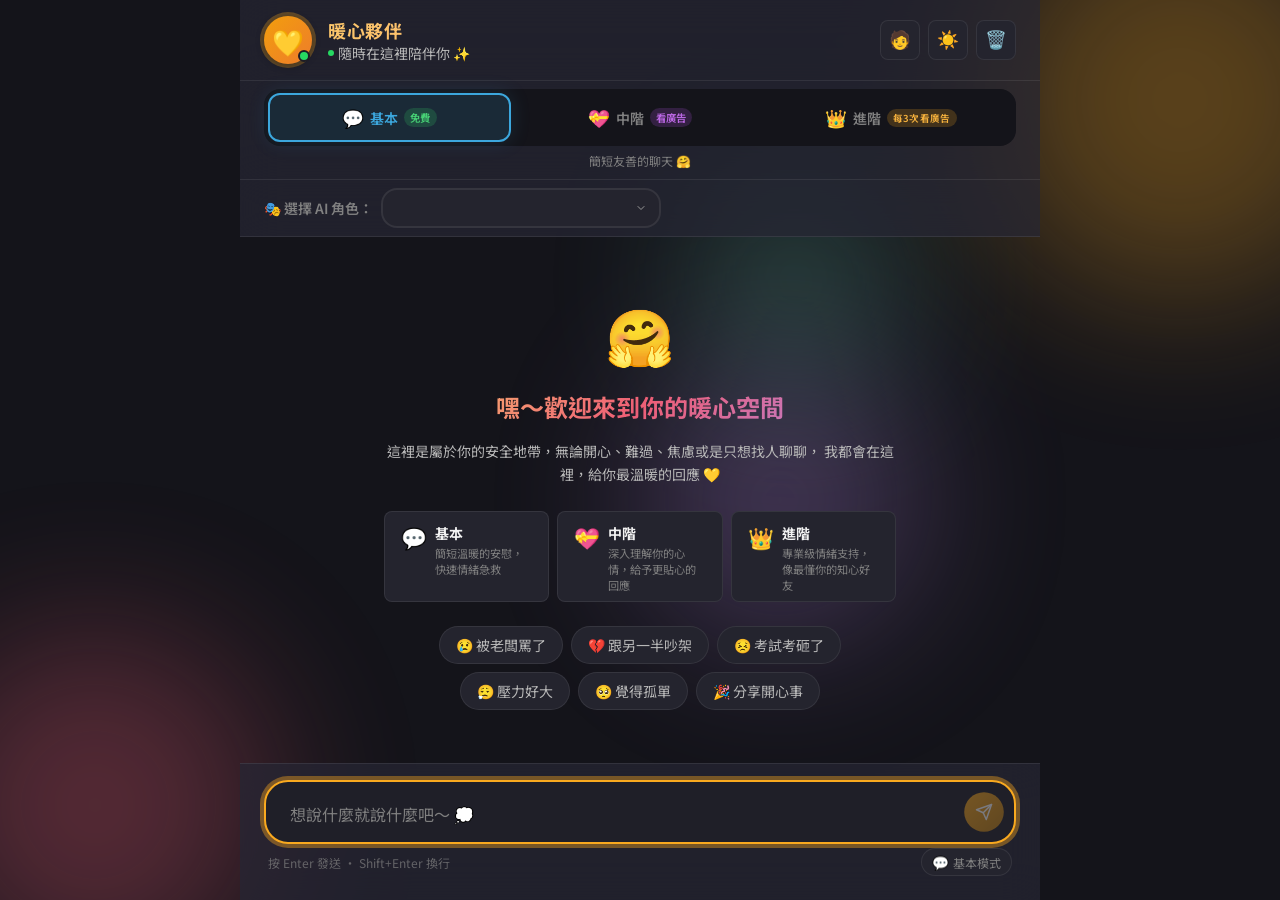
==== commit 332dc682: "v3.1: 廣告規則調整 - 中階進入時跳、進階進入+每10句跳" ====
--- a/index.html
+++ b/index.html
@@ -1,5 +1,6 @@
 <!DOCTYPE html>
 <html lang="zh-TW">
+
 <head>
     <meta charset="UTF-8">
     <meta name="viewport" content="width=device-width, initial-scale=1.0">
@@ -7,9 +8,12 @@
     <title>暖心夥伴 💛 你的專屬情緒支持</title>
     <link rel="preconnect" href="https://fonts.googleapis.com">
     <link rel="preconnect" href="https://fonts.gstatic.com" crossorigin>
-    <link href="https://fonts.googleapis.com/css2?family=Noto+Sans+TC:wght@300;400;500;600;700;900&family=Inter:wght@300;400;500;600;700&display=swap" rel="stylesheet">
+    <link
+        href="https://fonts.googleapis.com/css2?family=Noto+Sans+TC:wght@300;400;500;600;700;900&family=Inter:wght@300;400;500;600;700&display=swap"
+        rel="stylesheet">
     <link rel="stylesheet" href="style.css">
 </head>
+
 <body>
     <!-- Ambient Background -->
     <div class="ambient-bg">
@@ -148,18 +152,14 @@
         <footer class="input-area">
             <div class="input-container">
                 <div class="input-wrapper">
-                    <textarea 
-                        id="message-input" 
-                        class="message-input" 
-                        placeholder="想說什麼就說什麼吧～ 💭"
-                        rows="1"
-                        maxlength="2000"
-                        aria-label="輸入訊息"
-                    ></textarea>
+                    <textarea id="message-input" class="message-input" placeholder="想說什麼就說什麼吧～ 💭" rows="1"
+                        maxlength="2000" aria-label="輸入訊息"></textarea>
                     <button id="send-btn" class="send-btn" disabled aria-label="發送訊息">
                         <svg class="send-icon" viewBox="0 0 24 24" fill="none" xmlns="http://www.w3.org/2000/svg">
-                            <path d="M22 2L11 13" stroke="currentColor" stroke-width="2" stroke-linecap="round" stroke-linejoin="round"/>
-                            <path d="M22 2L15 22L11 13L2 9L22 2Z" stroke="currentColor" stroke-width="2" stroke-linecap="round" stroke-linejoin="round"/>
+                            <path d="M22 2L11 13" stroke="currentColor" stroke-width="2" stroke-linecap="round"
+                                stroke-linejoin="round" />
+                            <path d="M22 2L15 22L11 13L2 9L22 2Z" stroke="currentColor" stroke-width="2"
+                                stroke-linecap="round" stroke-linejoin="round" />
                         </svg>
                     </button>
                 </div>
@@ -213,4 +213,5 @@
     <script src="responses.js"></script>
     <script src="main.js"></script>
 </body>
-</html>
+
+</html>
--- a/style.css
+++ b/style.css
@@ -135,7 +135,8 @@
 .header-avatar { position: relative; flex-shrink: 0; }
 .avatar-glow { position: absolute; inset: -4px; border-radius: 50%; background: var(--primary); opacity: 0.3; animation: avatarPulse 3s ease-in-out infinite; }
 @keyframes avatarPulse { 0%, 100% { opacity: 0.3; transform: scale(1); } 50% { opacity: 0.5; transform: scale(1.15); } }
-.avatar-icon { position: relative; width: 48px; height: 48px; display: flex; align-items: center; justify-content: center; font-size: 1.6rem; background: linear-gradient(135deg, hsl(38, 90%, 50%), hsl(25, 85%, 55%)); border-radius: 50%; box-shadow: var(--shadow-sm); }
+.avatar-icon { position: relative; width: 48px; height: 48px; display: flex; align-items: center; justify-content: center; font-size: 1.6rem; background: linear-gradient(135deg, hsl(38, 90%, 50%), hsl(25, 85%, 55%)); border-radius: 50%; box-shadow: var(--shadow-sm); overflow: hidden; }
+.avatar-icon img { width: 100%; height: 100%; object-fit: cover; border-radius: 50%; }
 .status-dot { position: absolute; bottom: 2px; right: 2px; width: 12px; height: 12px; background: hsl(140, 70%, 50%); border-radius: 50%; border: 2px solid var(--bg-secondary); animation: statusPulse 2s ease-in-out infinite; }
 @keyframes statusPulse { 0%, 100% { box-shadow: 0 0 0 0 hsla(140, 70%, 50%, 0.4); } 50% { box-shadow: 0 0 0 4px hsla(140, 70%, 50%, 0); } }
 .header-info { flex: 1; min-width: 0; }
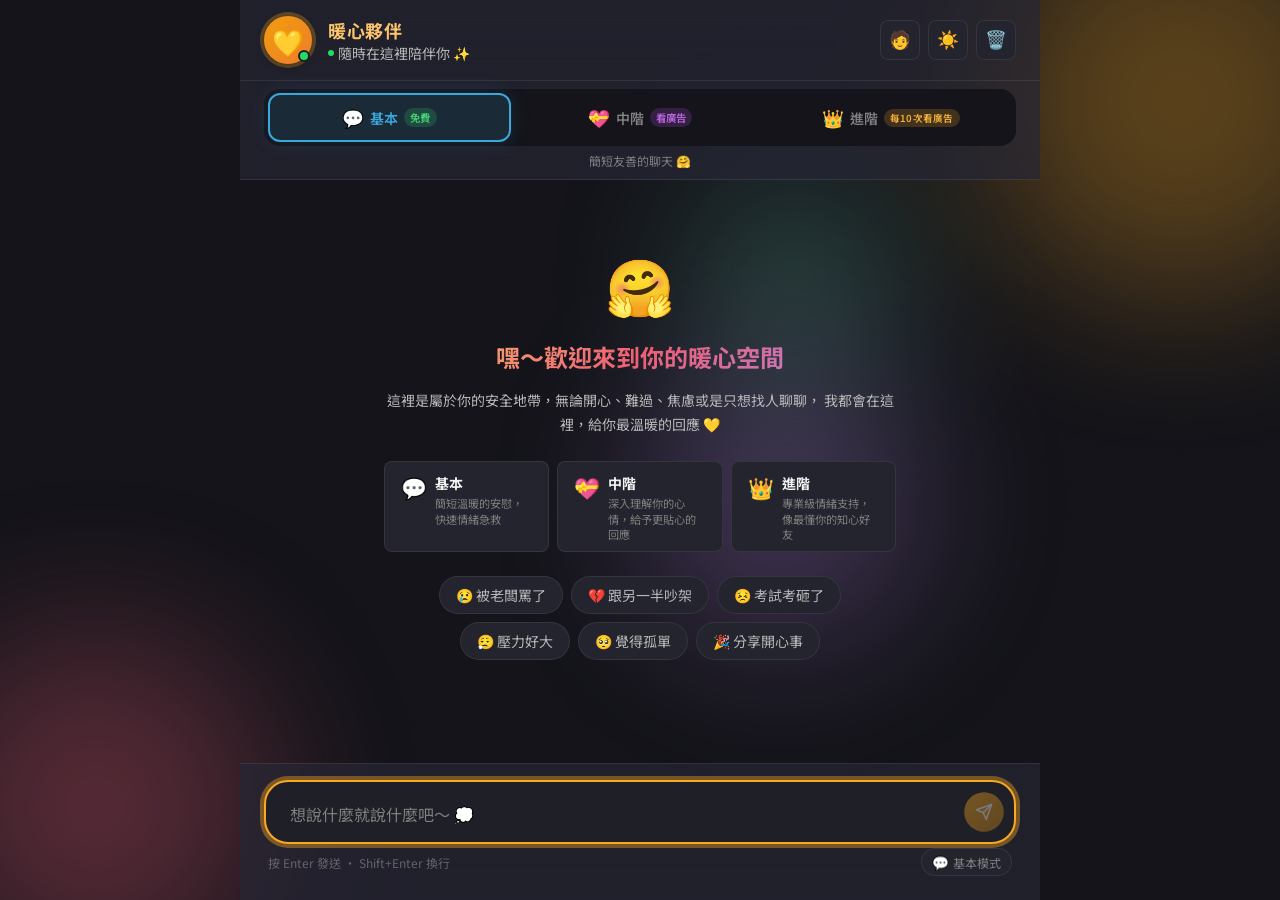
==== commit e32fa025: "fix: 移除空AI角色選單、廣告輪播改為順序顯示" ====
--- a/index.html
+++ b/index.html
@@ -70,20 +70,12 @@
                 <button class="tier-btn" data-tier="advanced" id="tier-advanced">
                     <span class="tier-icon">👑</span>
                     <span class="tier-label">進階</span>
-                    <span class="tier-tag ad-count">每3次看廣告</span>
+                    <span class="tier-tag ad-count">每10次看廣告</span>
                 </button>
             </div>
             <div class="tier-description" id="tier-description">
                 <p id="tier-desc-text">簡短溫暖的回應，快速給你一個暖心擁抱 🤗</p>
             </div>
-        </div>
-
-        <!-- Persona Selector (下拉選單) -->
-        <div class="persona-dropdown-bar">
-            <label class="persona-label" for="persona-select">🎭 選擇 AI 角色：</label>
-            <select id="persona-select" class="persona-select">
-                <!-- JS 動態填入 -->
-            </select>
         </div>
 
 
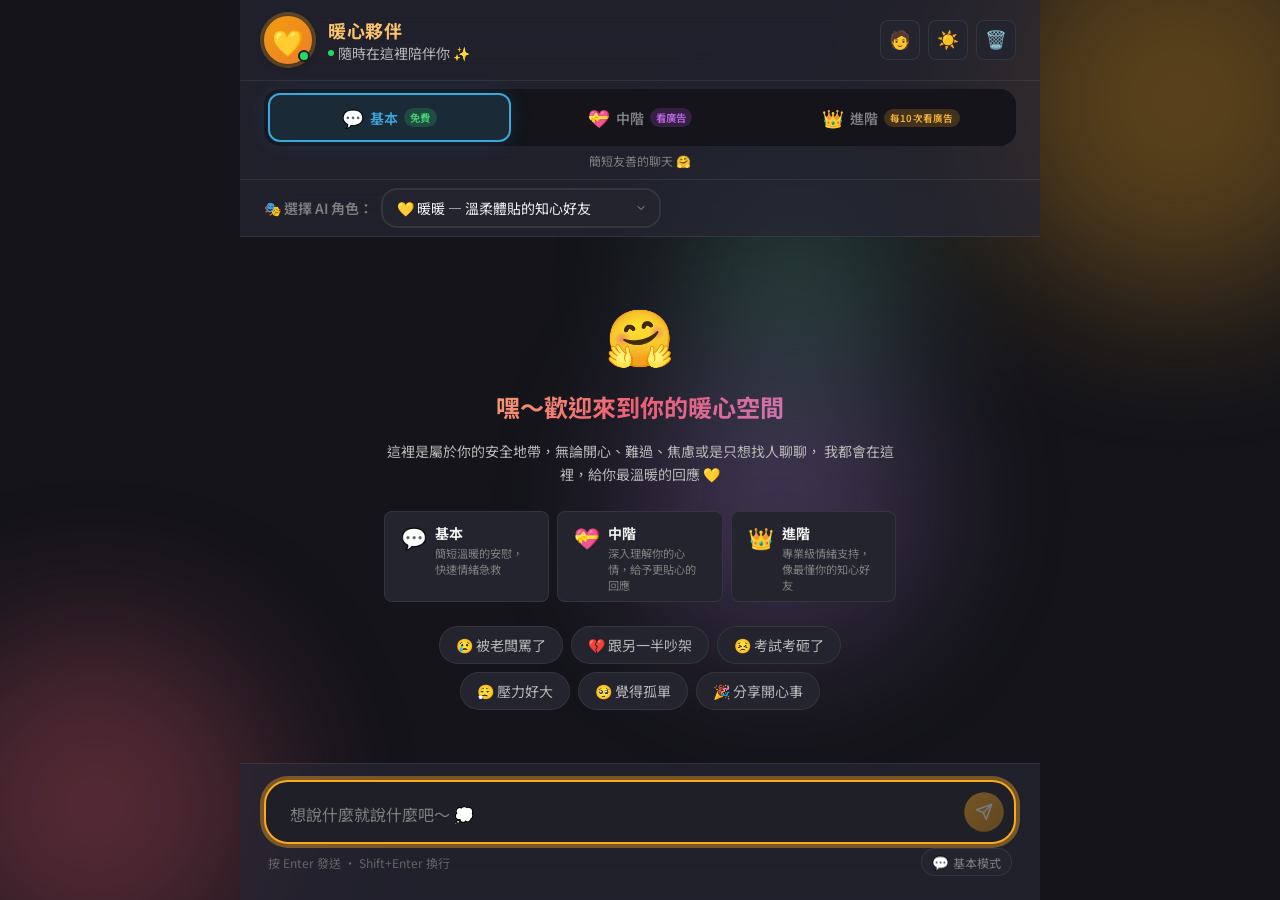
==== commit 8aa55c4f: "v3.2: AI persona system with 5 characters, 100+ responses each" ====
--- a/index.html
+++ b/index.html
@@ -78,8 +78,19 @@
             </div>
         </div>
 
-
-        <!-- Chat Area -->
+        <!-- AI 角色選擇 -->
+        <div class="persona-dropdown-bar">
+            <label class="persona-label" for="persona-select">🎭 選擇 AI 角色：</label>
+            <select id="persona-select" class="persona-select">
+                <option value="warmheart">💛 暖暖 — 溫柔體貼的知心好友</option>
+                <option value="big_bro">😎 老哥 — 直爽霸氣的大哥</option>
+                <option value="cute_sis">🎀 甜甜 — 活潑可愛的小妹妹</option>
+                <option value="wise_mentor">📚 老師 — 沉穩睿智的引導者</option>
+                <option value="funny_bro">😂 嘻皮 — 搞笑樂觀的開心果</option>
+            </select>
+        </div>
+
+
         <main class="chat-area" id="chat-area">
             <!-- Welcome Message -->
             <div class="welcome-section" id="welcome-section">
@@ -203,6 +214,7 @@
 
     <script src="app.js"></script>
     <script src="responses.js"></script>
+    <script src="personas.js"></script>
     <script src="main.js"></script>
 </body>
 
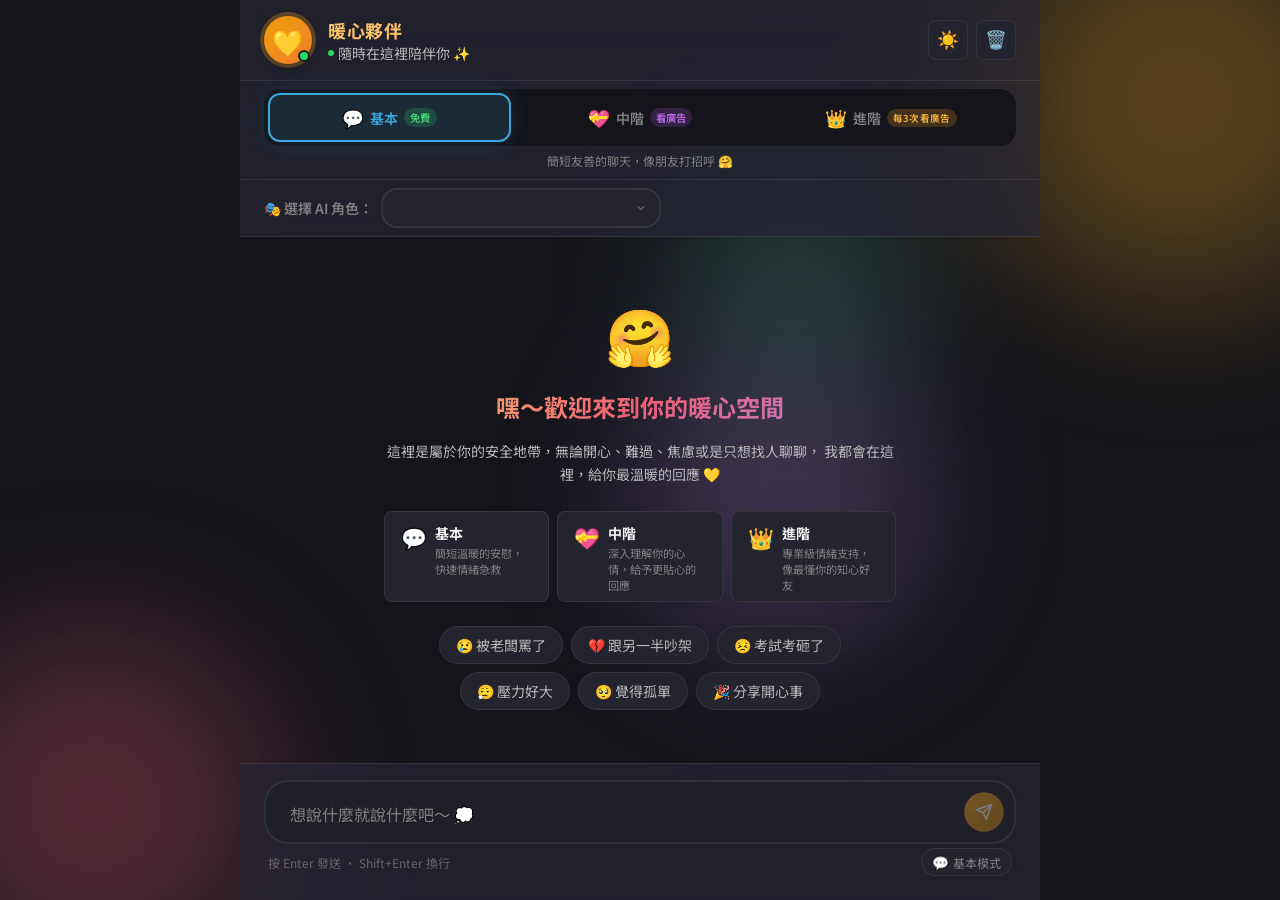
==== commit fe406393: "feat: 擴充回覆庫至100+條/分類 + 三種廣告系統整合 - 新增 responses_ext.js~ext4.js 擴充所有分類回覆至100+條 - 廣告系統：彈窗廣告、底部橫幅、對話內卡片 " ====
--- a/index.html
+++ b/index.html
@@ -1,6 +1,5 @@
 <!DOCTYPE html>
 <html lang="zh-TW">
-
 <head>
     <meta charset="UTF-8">
     <meta name="viewport" content="width=device-width, initial-scale=1.0">
@@ -8,12 +7,9 @@
     <title>暖心夥伴 💛 你的專屬情緒支持</title>
     <link rel="preconnect" href="https://fonts.googleapis.com">
     <link rel="preconnect" href="https://fonts.gstatic.com" crossorigin>
-    <link
-        href="https://fonts.googleapis.com/css2?family=Noto+Sans+TC:wght@300;400;500;600;700;900&family=Inter:wght@300;400;500;600;700&display=swap"
-        rel="stylesheet">
+    <link href="https://fonts.googleapis.com/css2?family=Noto+Sans+TC:wght@300;400;500;600;700;900&family=Inter:wght@300;400;500;600;700&display=swap" rel="stylesheet">
     <link rel="stylesheet" href="style.css">
 </head>
-
 <body>
     <!-- Ambient Background -->
     <div class="ambient-bg">
@@ -70,7 +66,7 @@
                 <button class="tier-btn" data-tier="advanced" id="tier-advanced">
                     <span class="tier-icon">👑</span>
                     <span class="tier-label">進階</span>
-                    <span class="tier-tag ad-count">每10次看廣告</span>
+                    <span class="tier-tag ad-count">每3次看廣告</span>
                 </button>
             </div>
             <div class="tier-description" id="tier-description">
@@ -78,19 +74,16 @@
             </div>
         </div>
 
-        <!-- AI 角色選擇 -->
+        <!-- Persona Selector (下拉選單) -->
         <div class="persona-dropdown-bar">
             <label class="persona-label" for="persona-select">🎭 選擇 AI 角色：</label>
             <select id="persona-select" class="persona-select">
-                <option value="warmheart">💛 暖暖 — 溫柔體貼的知心好友</option>
-                <option value="big_bro">😎 老哥 — 直爽霸氣的大哥</option>
-                <option value="cute_sis">🎀 甜甜 — 活潑可愛的小妹妹</option>
-                <option value="wise_mentor">📚 老師 — 沉穩睿智的引導者</option>
-                <option value="funny_bro">😂 嘻皮 — 搞笑樂觀的開心果</option>
+                <!-- JS 動態填入 -->
             </select>
         </div>
 
 
+        <!-- Chat Area -->
         <main class="chat-area" id="chat-area">
             <!-- Welcome Message -->
             <div class="welcome-section" id="welcome-section">
@@ -151,18 +144,25 @@
             </div>
         </main>
 
+        <!-- Banner Ad -->
+        <div class="ad-banner" id="ad-banner"></div>
+
         <!-- Input Area -->
         <footer class="input-area">
             <div class="input-container">
                 <div class="input-wrapper">
-                    <textarea id="message-input" class="message-input" placeholder="想說什麼就說什麼吧～ 💭" rows="1"
-                        maxlength="2000" aria-label="輸入訊息"></textarea>
+                    <textarea 
+                        id="message-input" 
+                        class="message-input" 
+                        placeholder="想說什麼就說什麼吧～ 💭"
+                        rows="1"
+                        maxlength="2000"
+                        aria-label="輸入訊息"
+                    ></textarea>
                     <button id="send-btn" class="send-btn" disabled aria-label="發送訊息">
                         <svg class="send-icon" viewBox="0 0 24 24" fill="none" xmlns="http://www.w3.org/2000/svg">
-                            <path d="M22 2L11 13" stroke="currentColor" stroke-width="2" stroke-linecap="round"
-                                stroke-linejoin="round" />
-                            <path d="M22 2L15 22L11 13L2 9L22 2Z" stroke="currentColor" stroke-width="2"
-                                stroke-linecap="round" stroke-linejoin="round" />
+                            <path d="M22 2L11 13" stroke="currentColor" stroke-width="2" stroke-linecap="round" stroke-linejoin="round"/>
+                            <path d="M22 2L15 22L11 13L2 9L22 2Z" stroke="currentColor" stroke-width="2" stroke-linecap="round" stroke-linejoin="round"/>
                         </svg>
                     </button>
                 </div>
@@ -214,8 +214,10 @@
 
     <script src="app.js"></script>
     <script src="responses.js"></script>
-    <script src="personas.js"></script>
+    <script src="responses_ext.js"></script>
+    <script src="responses_ext2.js"></script>
+    <script src="responses_ext3.js"></script>
+    <script src="responses_ext4.js"></script>
     <script src="main.js"></script>
 </body>
-
-</html>+</html>
--- a/style.css
+++ b/style.css
@@ -686,3 +686,37 @@
 }
 .image-lightbox img { max-width: 90%; max-height: 90%; object-fit: contain; border-radius: var(--radius-sm); }
 
+/* ===== REAL AD POPUP ===== */
+.ad-real-link { display: block; text-decoration: none; color: inherit; border-radius: 12px; overflow: hidden; transition: transform 0.2s; }
+.ad-real-link:hover { transform: scale(1.02); }
+.ad-real-img { width: 100%; max-height: 220px; object-fit: cover; border-radius: 12px 12px 0 0; }
+.ad-real-info { padding: 16px; text-align: center; }
+.ad-real-name { font-size: 1.15rem; font-weight: 700; margin-bottom: 6px; color: var(--text-primary); }
+.ad-real-desc { font-size: 0.88rem; color: var(--text-secondary); margin-bottom: 12px; line-height: 1.5; }
+.ad-real-cta { display: inline-block; padding: 8px 24px; background: linear-gradient(135deg, #6c5ce7, #a855f7); color: #fff; border-radius: 20px; font-size: 0.9rem; font-weight: 600; transition: background 0.3s, transform 0.2s; }
+.ad-real-link:hover .ad-real-cta { transform: scale(1.06); background: linear-gradient(135deg, #7c6cf7, #b865ff); }
+
+/* ===== BANNER AD (底部橫幅) ===== */
+.ad-banner { position: fixed; bottom: 80px; left: 50%; transform: translateX(-50%) translateY(100%); width: 92%; max-width: 480px; background: var(--bg-secondary); border: 1px solid var(--border-light); border-radius: 14px; box-shadow: 0 -4px 20px rgba(0,0,0,0.12); z-index: 90; overflow: hidden; opacity: 0; pointer-events: none; transition: transform 0.4s cubic-bezier(.4,0,.2,1), opacity 0.4s; }
+.ad-banner.visible { transform: translateX(-50%) translateY(0); opacity: 1; pointer-events: auto; }
+.banner-ad-link { display: flex; align-items: center; gap: 12px; padding: 10px 14px; text-decoration: none; color: inherit; }
+.banner-ad-img { width: 52px; height: 52px; border-radius: 10px; object-fit: cover; flex-shrink: 0; }
+.banner-ad-text { display: flex; flex-direction: column; gap: 3px; min-width: 0; }
+.banner-ad-tag { font-size: 0.68rem; font-weight: 700; color: #a855f7; background: rgba(168,85,247,0.12); padding: 2px 8px; border-radius: 6px; width: fit-content; }
+.banner-ad-name { font-size: 0.9rem; font-weight: 600; color: var(--text-primary); white-space: nowrap; overflow: hidden; text-overflow: ellipsis; }
+.banner-ad-close { position: absolute; top: 6px; right: 8px; background: none; border: none; color: var(--text-muted); font-size: 14px; cursor: pointer; padding: 4px 6px; border-radius: 6px; transition: background 0.2s; z-index: 2; }
+.banner-ad-close:hover { background: var(--bg-tertiary); color: var(--text-secondary); }
+
+/* ===== IN-CHAT AD CARD ===== */
+.chat-ad-wrapper { justify-content: center !important; padding: 8px 16px !important; }
+.chat-ad-wrapper .message-avatar { display: none; }
+.chat-ad-card { max-width: 340px; width: 100%; background: var(--bg-secondary); border: 1px solid var(--border-light); border-radius: 16px; overflow: hidden; position: relative; box-shadow: 0 2px 12px rgba(0,0,0,0.08); transition: opacity 0.3s, transform 0.3s; animation: fadeInUp 0.4s ease-out; }
+.chat-ad-dismiss { position: absolute; top: 8px; right: 10px; background: rgba(0,0,0,0.4); color: #fff; border: none; width: 24px; height: 24px; border-radius: 50%; display: flex; align-items: center; justify-content: center; font-size: 12px; cursor: pointer; z-index: 3; transition: background 0.2s; }
+.chat-ad-dismiss:hover { background: rgba(0,0,0,0.65); }
+.chat-ad-inner { display: block; text-decoration: none; color: inherit; }
+.chat-ad-img { width: 100%; height: 140px; object-fit: cover; }
+.chat-ad-body { padding: 12px 14px; }
+.chat-ad-badge { font-size: 0.72rem; font-weight: 600; color: #6c5ce7; margin-bottom: 4px; }
+.chat-ad-title { font-size: 1rem; font-weight: 700; color: var(--text-primary); margin-bottom: 4px; }
+.chat-ad-desc { font-size: 0.82rem; color: var(--text-secondary); line-height: 1.45; }
+
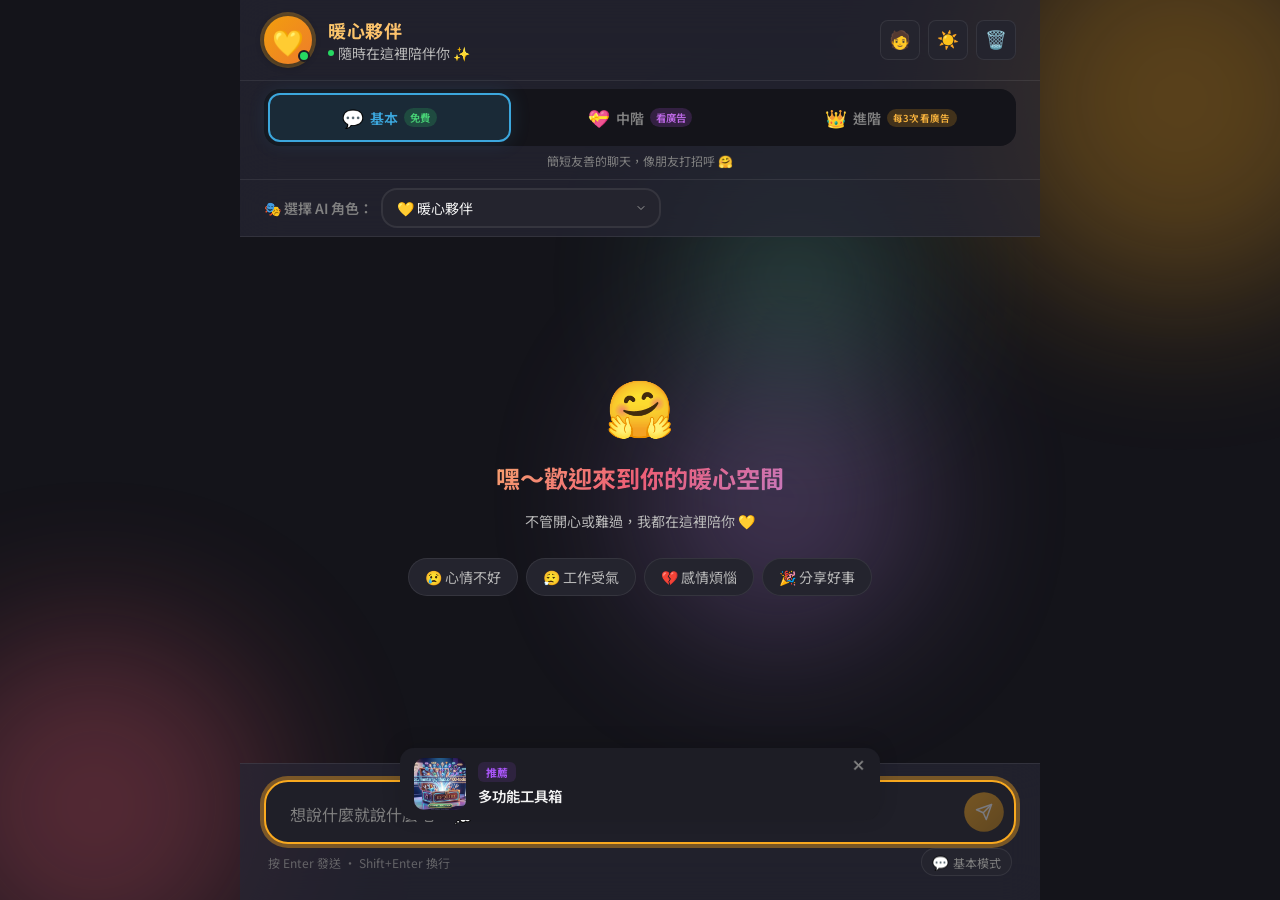
==== commit 91fe2f84: "Initial commit" ====
--- a/index.html
+++ b/index.html
@@ -91,39 +91,13 @@
                     <div class="welcome-emoji">🤗</div>
                     <h2 class="welcome-title">嘿～歡迎來到你的暖心空間</h2>
                     <p class="welcome-text">
-                        這裡是屬於你的安全地帶，無論開心、難過、焦慮或是只想找人聊聊，
-                        我都會在這裡，給你最溫暖的回應 💛
+                        不管開心或難過，我都在這裡陪你 💛
                     </p>
-                    <div class="tier-explain">
-                        <div class="tier-explain-item">
-                            <span class="te-icon">💬</span>
-                            <div>
-                                <strong>基本</strong>
-                                <p>簡短溫暖的安慰，快速情緒急救</p>
-                            </div>
-                        </div>
-                        <div class="tier-explain-item">
-                            <span class="te-icon">💝</span>
-                            <div>
-                                <strong>中階</strong>
-                                <p>深入理解你的心情，給予更貼心的回應</p>
-                            </div>
-                        </div>
-                        <div class="tier-explain-item">
-                            <span class="te-icon">👑</span>
-                            <div>
-                                <strong>進階</strong>
-                                <p>專業級情緒支持，像最懂你的知心好友</p>
-                            </div>
-                        </div>
-                    </div>
                     <div class="quick-starters">
-                        <button class="starter-chip" data-message="今天被老闆罵了，好委屈...">😢 被老闆罵了</button>
-                        <button class="starter-chip" data-message="跟另一半吵架了，心情好差">💔 跟另一半吵架</button>
-                        <button class="starter-chip" data-message="考試考砸了，覺得自己好笨">😣 考試考砸了</button>
-                        <button class="starter-chip" data-message="最近壓力好大，快撐不住了">😮‍💨 壓力好大</button>
-                        <button class="starter-chip" data-message="覺得好孤單，沒有人在意我">🥺 覺得孤單</button>
-                        <button class="starter-chip" data-message="今天升職加薪了！超開心！">🎉 分享開心事</button>
+                        <button class="starter-chip" data-message="今天好累，心情很差...">😢 心情不好</button>
+                        <button class="starter-chip" data-message="被老闆罵了好委屈">😮‍💨 工作受氣</button>
+                        <button class="starter-chip" data-message="跟另一半吵架了">💔 感情煩惱</button>
+                        <button class="starter-chip" data-message="今天完成了一件大事！">🎉 分享好事</button>
                     </div>
                 </div>
             </div>
@@ -218,6 +192,8 @@
     <script src="responses_ext2.js"></script>
     <script src="responses_ext3.js"></script>
     <script src="responses_ext4.js"></script>
+    <script src="personas.js"></script>
+    <script src="responses_enhance.js"></script>
     <script src="main.js"></script>
 </body>
 </html>
--- a/style.css
+++ b/style.css
@@ -689,7 +689,8 @@
 /* ===== REAL AD POPUP ===== */
 .ad-real-link { display: block; text-decoration: none; color: inherit; border-radius: 12px; overflow: hidden; transition: transform 0.2s; }
 .ad-real-link:hover { transform: scale(1.02); }
-.ad-real-img { width: 100%; max-height: 220px; object-fit: cover; border-radius: 12px 12px 0 0; }
+.ad-real-img { width: 100%; max-height: 220px; object-fit: cover; border-radius: 12px 12px 0 0; display: block; }
+video.ad-real-img { height: 220px; }
 .ad-real-info { padding: 16px; text-align: center; }
 .ad-real-name { font-size: 1.15rem; font-weight: 700; margin-bottom: 6px; color: var(--text-primary); }
 .ad-real-desc { font-size: 0.88rem; color: var(--text-secondary); margin-bottom: 12px; line-height: 1.5; }
@@ -700,7 +701,8 @@
 .ad-banner { position: fixed; bottom: 80px; left: 50%; transform: translateX(-50%) translateY(100%); width: 92%; max-width: 480px; background: var(--bg-secondary); border: 1px solid var(--border-light); border-radius: 14px; box-shadow: 0 -4px 20px rgba(0,0,0,0.12); z-index: 90; overflow: hidden; opacity: 0; pointer-events: none; transition: transform 0.4s cubic-bezier(.4,0,.2,1), opacity 0.4s; }
 .ad-banner.visible { transform: translateX(-50%) translateY(0); opacity: 1; pointer-events: auto; }
 .banner-ad-link { display: flex; align-items: center; gap: 12px; padding: 10px 14px; text-decoration: none; color: inherit; }
-.banner-ad-img { width: 52px; height: 52px; border-radius: 10px; object-fit: cover; flex-shrink: 0; }
+.banner-ad-img { width: 52px; height: 52px; border-radius: 10px; object-fit: cover; flex-shrink: 0; display: block; }
+video.banner-ad-img { width: 52px; height: 52px; border-radius: 10px; }
 .banner-ad-text { display: flex; flex-direction: column; gap: 3px; min-width: 0; }
 .banner-ad-tag { font-size: 0.68rem; font-weight: 700; color: #a855f7; background: rgba(168,85,247,0.12); padding: 2px 8px; border-radius: 6px; width: fit-content; }
 .banner-ad-name { font-size: 0.9rem; font-weight: 600; color: var(--text-primary); white-space: nowrap; overflow: hidden; text-overflow: ellipsis; }
@@ -714,7 +716,8 @@
 .chat-ad-dismiss { position: absolute; top: 8px; right: 10px; background: rgba(0,0,0,0.4); color: #fff; border: none; width: 24px; height: 24px; border-radius: 50%; display: flex; align-items: center; justify-content: center; font-size: 12px; cursor: pointer; z-index: 3; transition: background 0.2s; }
 .chat-ad-dismiss:hover { background: rgba(0,0,0,0.65); }
 .chat-ad-inner { display: block; text-decoration: none; color: inherit; }
-.chat-ad-img { width: 100%; height: 140px; object-fit: cover; }
+.chat-ad-img { width: 100%; height: 140px; object-fit: cover; display: block; }
+video.chat-ad-img { width: 100%; height: 140px; }
 .chat-ad-body { padding: 12px 14px; }
 .chat-ad-badge { font-size: 0.72rem; font-weight: 600; color: #6c5ce7; margin-bottom: 4px; }
 .chat-ad-title { font-size: 1rem; font-weight: 700; color: var(--text-primary); margin-bottom: 4px; }
